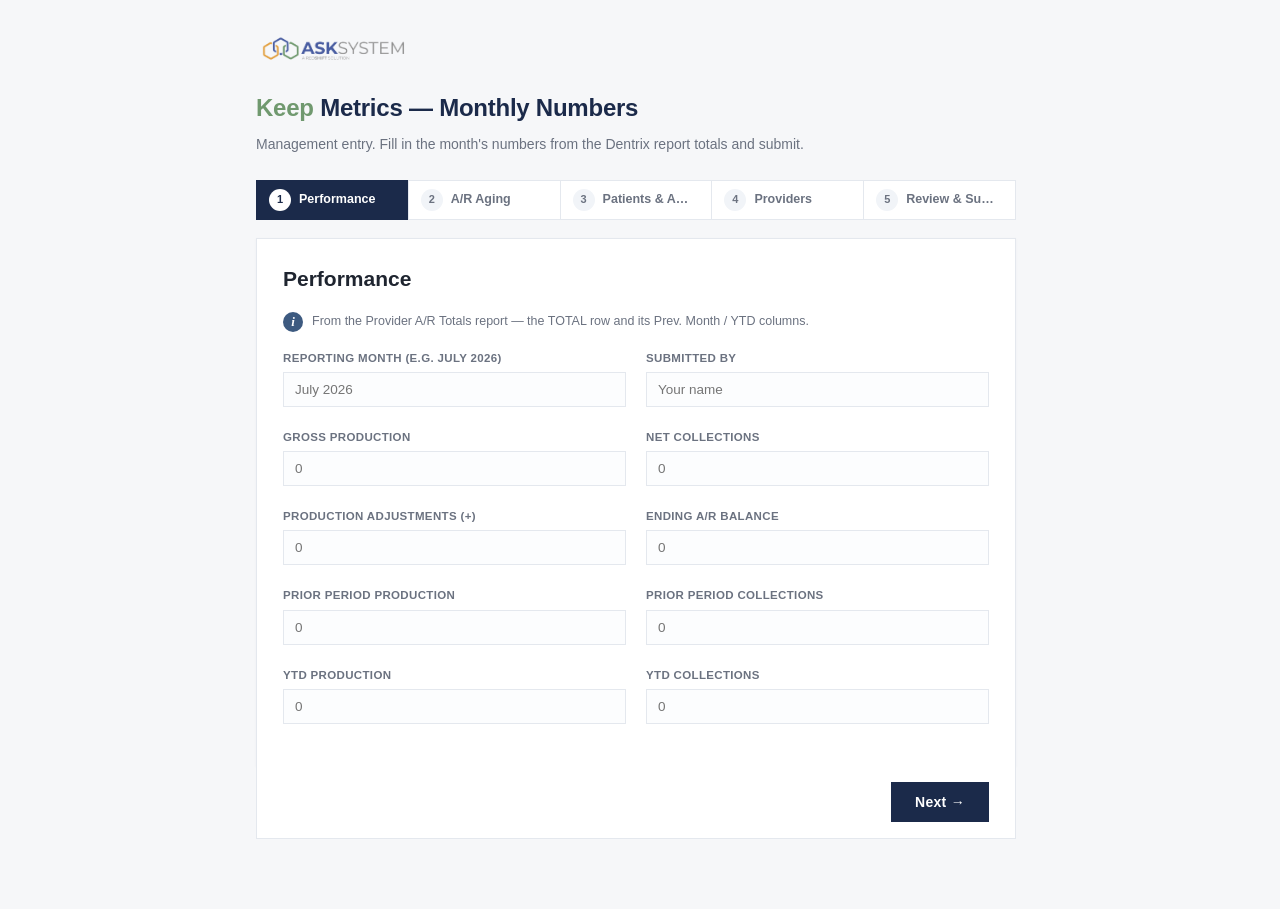
==== enter.html @ cc436ef6 "Public entry links + gated results: split forms out of the dashboard Entry is now a link, not a logi" ====
<!DOCTYPE html>
<html lang="en">
<head>
<meta charset="UTF-8">
<meta name="viewport" content="width=device-width, initial-scale=1">
<meta name="robots" content="noindex, nofollow, noarchive, nosnippet">
<title>Monthly Numbers</title>
<link rel="stylesheet" href="assets/style.css">
</head>
<body>

<div class="public-page">
  <div class="app-brand"><img src="assets/ask-logo-color.png" alt="ASK System"></div>
  <h1 class="public-title"><span class="mark-keep">Keep</span> Metrics — Monthly Numbers</h1>
  <p class="public-sub" id="publicSub">Management entry. Fill in the month's numbers from the Dentrix report totals and submit.</p>
  <div id="entryRoot"></div>
</div>

<div class="modal-overlay" id="infoModal">
  <div class="modal-box">
    <button class="modal-close" id="infoClose" type="button" aria-label="Close">&times;</button>
    <h2>Which Dentrix reports</h2>
    <p class="modal-sub">Run these at month-end; enter the totals-row numbers here.</p>
    <h3>Performance</h3><p>Provider A/R Totals — the TOTAL row, plus its Prev. Month / YTD columns.</p>
    <h3>A/R Aging</h3><p>Aging Report (patient TOTALS row) and Insurance Claim Aging Report (Primary / Secondary claim totals).</p>
    <h3>Patients &amp; Add-Ons</h3><p>New-patient count and production per add-on category (Ortho, Whitening, Implants, etc.).</p>
    <p class="modal-tiny">Attendance/tardiness comes separately from the doctor — not entered here.</p>
  </div>
</div>

<script src="assets/config.js"></script>
<script src="assets/common.js"></script>
<script src="assets/entry-app.js"></script>
</body>
</html>
---- assets/style.css ----
:root{
  --navy:#1B2A4A; --steel:#3D5A80; --light:#F1F4F8; --green:#1E7145;
  --red:#B3261E; --amber:#B8860B; --grey:#6B7280; --ink:#1F2530; --border:#E4E8EE;
  --ask-green:#70996F; --page:#F6F7F9; --card:#FFFFFF;
}
*{box-sizing:border-box;border-radius:0 !important;} /* squared - suite convention */
html,body{margin:0;padding:0;background:var(--page);color:var(--ink);
  font-family:-apple-system,BlinkMacSystemFont,"Segoe UI",Helvetica,Arial,sans-serif;
  -webkit-font-smoothing:antialiased;font-size:14px;line-height:1.5;}

/* ---------------- gate ---------------- */
.gate{min-height:100vh;display:flex;align-items:center;justify-content:center;padding:20px;}
.gate-box{position:relative;background:var(--card);border:1px solid var(--border);
  box-shadow:0 8px 30px rgba(27,42,74,.08);padding:44px 44px 34px;width:360px;text-align:center;}
.gate-box .ask-logo{max-width:210px;width:100%;height:auto;margin-bottom:22px;}
.gate-box .mark{font-size:12px;letter-spacing:.18em;text-transform:uppercase;color:var(--grey);margin-bottom:22px;}
.gate-box .mark .mark-keep{font-weight:700;color:var(--ask-green);letter-spacing:.14em;}
.gate-box input[type=password]{width:100%;padding:12px 14px;font-size:14px;border:1px solid var(--border);
  margin-bottom:12px;background:#FCFDFE;transition:border-color .15s;}
.gate-box input[type=password]:focus{outline:none;border-color:var(--steel);}
.gate-box button{width:100%;padding:12px;background:var(--navy);color:#fff;border:none;font-size:14px;
  font-weight:600;cursor:pointer;letter-spacing:.02em;transition:background .15s;}
.gate-box button:hover{background:#26385e;}
.gate-error{color:var(--red);font-size:12.5px;margin-top:12px;min-height:16px;}
.gate-note{color:var(--grey);font-size:11px;margin-top:22px;line-height:1.5;}

/* info icon (round, deliberate exception to squared rule) */
.info-icon{display:inline-flex;align-items:center;justify-content:center;width:20px;height:20px;
  border-radius:50% !important;background:var(--steel);color:#fff;font-family:Georgia,serif;
  font-style:italic;font-weight:bold;font-size:13px;cursor:pointer;border:none;line-height:1;flex:0 0 auto;}
.info-icon:hover{background:var(--navy);}

/* ---------------- modal ---------------- */
.modal-overlay{display:none;position:fixed;inset:0;background:rgba(27,42,74,.5);
  align-items:center;justify-content:center;z-index:100;padding:20px;}
.modal-overlay.visible{display:flex;}
.modal-box{position:relative;background:var(--card);border:1px solid var(--border);
  box-shadow:0 20px 60px rgba(0,0,0,.25);padding:34px 38px;width:540px;max-width:92vw;max-height:84vh;overflow-y:auto;text-align:left;}
.modal-box h2{color:var(--navy);font-size:19px;margin:0 0 8px;}
.modal-box h3{color:var(--navy);font-size:13px;font-weight:700;margin:20px 0 6px;
  padding-bottom:5px;border-bottom:1px solid var(--border);}
.modal-box p{font-size:13px;line-height:1.55;margin:0 0 6px;color:var(--ink);}
.modal-sub{color:var(--grey) !important;}
.modal-feeds{color:var(--ask-green) !important;font-weight:600;}
.modal-tiny{color:var(--grey) !important;font-size:11.5px !important;margin-top:18px !important;padding-top:14px;border-top:1px solid var(--border);}
.modal-close{position:absolute;top:12px;right:12px;width:28px;height:28px;background:none;border:none;
  color:var(--grey);font-size:20px;cursor:pointer;line-height:1;}
.modal-close:hover{color:var(--navy);}

/* ---------------- app shell ---------------- */
.app{display:none;max-width:1080px;margin:0 auto;padding:30px 26px 70px;}
.app.visible{display:block;}
.app-brand{margin-bottom:20px;}
.app-brand img{height:30px;width:auto;}
.app-header{display:flex;justify-content:space-between;align-items:center;margin-bottom:8px;}
.app-header h1{font-size:24px;font-weight:700;color:var(--navy);margin:0;letter-spacing:-.01em;}
.badge{display:inline-block;font-size:10.5px;font-weight:700;text-transform:uppercase;letter-spacing:.06em;
  padding:4px 10px;color:#fff;}
.badge-admin{background:var(--red);}
.badge-manager{background:var(--amber);}
.badge-team{background:var(--steel);}
.subline{color:var(--grey);font-size:13px;margin:8px 0 24px;}
.logout{background:none;border:1px solid var(--border);color:var(--grey);padding:7px 14px;font-size:12px;
  cursor:pointer;transition:all .15s;}
.logout:hover{border-color:var(--steel);color:var(--navy);}

/* ---------------- KPI tiles (white + colored accent) ---------------- */
.kpis{display:grid;grid-template-columns:repeat(auto-fit,minmax(190px,1fr));gap:14px;margin-bottom:30px;}
.kpi{background:var(--card);border:1px solid var(--border);border-top:3px solid var(--steel);
  padding:18px 20px;box-shadow:0 1px 3px rgba(27,42,74,.04);}
.kpi .lbl{font-size:10.5px;text-transform:uppercase;letter-spacing:.05em;color:var(--grey);font-weight:600;}
.kpi .val{font-size:27px;font-weight:700;color:var(--navy);margin-top:8px;line-height:1.05;letter-spacing:-.02em;}
.kpi .kpi-sub{font-size:11.5px;color:var(--grey);margin-top:6px;}

/* ---------------- sections ---------------- */
.tabcontent > h2, .section h2, .app > h2{font-size:12px;font-weight:700;text-transform:uppercase;
  letter-spacing:.06em;color:var(--navy);margin:30px 0 12px;padding-bottom:8px;
  border-bottom:2px solid var(--border);}
.tabcontent > h2:first-child{margin-top:6px;}
.sub-label{font-size:12.5px;font-weight:600;color:var(--navy);margin:16px 0 8px;}
.inline-stat{font-size:14px;margin:0 0 14px;color:var(--ink);}
.inline-stat b{font-size:20px;color:var(--navy);font-weight:700;}
.muted{color:var(--grey);font-size:12px;line-height:1.55;margin:8px 0;}
.callout{background:#FBF6E9;border-left:3px solid var(--amber);padding:11px 14px;font-size:12.5px;
  color:#5a4a1e;margin:12px 0;line-height:1.55;}

/* ---------------- tables (clean, borderless) ---------------- */
table{width:100%;border-collapse:collapse;font-size:13px;margin-bottom:12px;background:var(--card);
  border:1px solid var(--border);}
th{background:#FAFBFC;color:var(--grey);text-align:left;padding:10px 14px;font-size:10.5px;
  font-weight:700;text-transform:uppercase;letter-spacing:.04em;border-bottom:1px solid var(--border);}
td{padding:11px 14px;border-bottom:1px solid #F0F2F5;color:var(--ink);}
tbody tr:last-child td{border-bottom:none;}
tbody tr:hover td{background:#FAFBFC;}
.num{text-align:right;font-variant-numeric:tabular-nums;}

.chart-box{background:var(--card);border:1px solid var(--border);padding:18px;margin-bottom:12px;}
.chart-box canvas{max-height:240px;}

/* ---------------- rate chips ---------------- */
.chip{display:inline-block;padding:3px 10px;font-size:11.5px;font-weight:700;color:#fff;white-space:nowrap;}
.chip .chip-sub{font-weight:400;opacity:.9;font-size:10.5px;}
.rate-good{background:var(--green);}
.rate-ok{background:var(--amber);}
.rate-bad{background:var(--red);}
.rate-na{background:var(--grey);}

/* ---------------- tabs (underline style) ---------------- */
.tabbar{display:flex;gap:4px;border-bottom:1px solid var(--border);margin-bottom:22px;flex-wrap:wrap;}
.tabbtn{background:none;border:none;border-bottom:2px solid transparent;padding:11px 16px;font-size:13.5px;
  font-weight:600;color:var(--grey);cursor:pointer;margin-bottom:-1px;transition:color .15s,border-color .15s;}
.tabbtn:hover{color:var(--navy);}
.tabbtn.active{color:var(--navy);border-bottom-color:var(--navy);}

/* ---------------- goal bars ---------------- */
.goalbar{margin-bottom:18px;}
.goalbar-label{font-size:13px;margin-bottom:6px;font-weight:600;display:flex;justify-content:space-between;gap:10px;}
.goalbar-fig{color:var(--grey);font-weight:400;}
.goalbar-track{background:#EDF0F4;height:24px;width:100%;overflow:hidden;}
.goalbar-fill{height:100%;transition:width .4s ease;}

/* ---------------- entry / settings forms ---------------- */
.entry-form{background:var(--card);border:1px solid var(--border);padding:24px 26px;max-width:760px;
  box-shadow:0 1px 3px rgba(27,42,74,.04);}
.entry-form > h2:first-child{margin-top:0;}
.intro-row{display:flex;align-items:flex-start;gap:10px;margin-bottom:14px;}
.field-grid{display:grid;grid-template-columns:1fr 1fr;gap:10px 20px;margin-bottom:6px;}
@media (max-width:640px){.field-grid{grid-template-columns:1fr;}}
.field-row{display:flex;flex-direction:column;gap:5px;margin-bottom:12px;}
.field-row.horiz{flex-direction:row;align-items:center;gap:10px;}
.field-row label{font-size:11.5px;font-weight:600;color:var(--grey);text-transform:uppercase;letter-spacing:.03em;}
.field-row input{padding:9px 11px;font-size:13.5px;border:1px solid var(--border);background:#FCFDFE;
  width:100%;transition:border-color .15s;font-variant-numeric:tabular-nums;}
.field-row input:focus{outline:none;border-color:var(--steel);}
.provider-row{display:flex;flex-direction:row;gap:8px;align-items:center;}
.provider-row input{flex:1;min-width:0;}
.primary-btn{background:var(--navy);color:#fff;border:none;padding:12px 24px;font-size:14px;font-weight:600;
  cursor:pointer;margin-top:18px;letter-spacing:.02em;transition:background .15s;}
.primary-btn:hover{background:#26385e;}
.ghost-btn{background:none;border:1px solid var(--border);color:var(--steel);padding:8px 14px;font-size:12px;
  cursor:pointer;transition:all .15s;}
.ghost-btn:hover{border-color:var(--steel);background:#FAFBFC;}
.add-btn{background:var(--light);border:1px dashed var(--steel);color:var(--steel);padding:8px 14px;
  font-size:12.5px;cursor:pointer;margin:6px 0 18px;}
.add-btn:hover{background:#E8EDF4;}
.rm-btn{background:none;border:none;color:var(--red);font-size:18px;cursor:pointer;padding:0 8px;line-height:1;flex:0 0 auto;}
.save-status{font-size:13px;margin-top:14px;min-height:18px;}

/* upload dropzone */
.dropzone{border:2px dashed var(--border);background:#FAFBFC;padding:26px;text-align:center;
  cursor:pointer;transition:all .15s;margin-bottom:14px;}
.dropzone:hover{border-color:var(--steel);background:#F4F7FB;}
.dropzone .dz-title{font-size:14px;font-weight:600;color:var(--navy);margin-bottom:4px;}
.dropzone .dz-sub{font-size:12px;color:var(--grey);}

.section{margin-bottom:8px;}

/* ---------------- public entry / feedback pages ---------------- */
.public-page{max-width:820px;margin:0 auto;padding:34px 26px 70px;}
.public-title{font-size:24px;font-weight:700;color:var(--navy);margin:6px 0 8px;letter-spacing:-.01em;}
.public-title .mark-keep{color:var(--ask-green);}
.public-sub{color:var(--grey);font-size:14px;line-height:1.55;margin:0 0 24px;max-width:640px;}
.public-form{max-width:640px;}
.public-form textarea{padding:9px 11px;font-size:13.5px;border:1px solid var(--border);background:#FCFDFE;width:100%;font-family:inherit;resize:vertical;}
.public-form textarea:focus{outline:none;border-color:var(--steel);}
.public-form select{padding:9px 11px;font-size:13.5px;border:1px solid var(--border);background:#FCFDFE;width:100%;}
.public-form select:focus{outline:none;border-color:var(--steel);}
.rating{display:flex;gap:8px;}
.rating-dot{width:40px;height:40px;border:1px solid var(--border);background:#FCFDFE;color:var(--grey);font-size:15px;font-weight:700;cursor:pointer;transition:all .12s;}
.rating-dot:hover{border-color:var(--steel);}
.rating-dot.on{background:var(--ask-green);border-color:var(--ask-green);color:#fff;}
.rating-scale{font-size:11px;color:var(--grey);margin-top:4px;}
.done-card{background:var(--card);border:1px solid var(--border);box-shadow:0 1px 3px rgba(27,42,74,.05);padding:44px;text-align:center;max-width:520px;}
.done-check{width:56px;height:56px;border-radius:50% !important;background:var(--green);color:#fff;font-size:28px;
  display:flex;align-items:center;justify-content:center;margin:0 auto 18px;}
.done-card h2{font-size:20px;color:var(--navy);margin:0 0 10px;border:none;padding:0;text-transform:none;letter-spacing:0;}
.done-card p{color:var(--grey);font-size:13.5px;line-height:1.6;margin:0;}
.entry-links{font-size:12px;color:var(--grey);margin:0 0 20px;}
.entry-links a{color:var(--steel);text-decoration:none;border-bottom:1px solid var(--border);}
.entry-links a:hover{color:var(--navy);}

/* ---------------- entry wizard ---------------- */
.wizard{max-width:760px;}
.wiz-steps{display:flex;gap:0;margin-bottom:18px;flex-wrap:wrap;}
.wiz-step{display:flex;align-items:center;gap:8px;padding:8px 16px 8px 12px;font-size:12.5px;
  color:var(--grey);background:var(--card);border:1px solid var(--border);border-right:none;flex:1;min-width:0;
  cursor:default;position:relative;}
.wiz-step:last-child{border-right:1px solid var(--border);}
.wiz-step.done,.wiz-step.active{cursor:pointer;}
.wiz-step.active{background:var(--navy);border-color:var(--navy);color:#fff;}
.wiz-step.done{color:var(--navy);}
.wiz-num{display:inline-flex;align-items:center;justify-content:center;width:22px;height:22px;flex:0 0 auto;
  border-radius:50% !important;background:var(--light);color:var(--grey);font-size:11px;font-weight:700;}
.wiz-step.active .wiz-num{background:#fff;color:var(--navy);}
.wiz-step.done .wiz-num{background:var(--green);color:#fff;}
.wiz-title{font-weight:600;white-space:nowrap;overflow:hidden;text-overflow:ellipsis;}
@media (max-width:640px){.wiz-title{display:none;}.wiz-step{flex:0 0 auto;}}

.wiz-body{margin-bottom:0;border-bottom:none;}
.wiz-body h2{margin-top:0 !important;}
.wiz-hint{display:flex;align-items:center;gap:9px;font-size:12.5px;color:var(--grey);margin:0 0 18px;line-height:1.5;}
.wiz-nav{display:flex;justify-content:space-between;align-items:center;
  background:var(--card);border:1px solid var(--border);border-top:none;padding:16px 26px;}
.wiz-nav .primary-btn,.wiz-nav .ghost-btn{margin:0;}

.provider-head{display:flex;gap:8px;margin-bottom:6px;padding-right:34px;}
.provider-head span{flex:1;min-width:0;font-size:10.5px;font-weight:700;text-transform:uppercase;
  letter-spacing:.03em;color:var(--grey);}
.provider-head span:last-child{flex:0 0 22px;}

.review-grid{display:grid;grid-template-columns:repeat(3,1fr);gap:1px;background:var(--border);
  border:1px solid var(--border);margin-bottom:20px;}
@media (max-width:640px){.review-grid{grid-template-columns:repeat(2,1fr);}}
.review-cell{background:var(--card);padding:16px 18px;}
.rc-label{font-size:10.5px;text-transform:uppercase;letter-spacing:.04em;color:var(--grey);font-weight:600;}
.rc-val{font-size:22px;font-weight:700;color:var(--navy);margin-top:6px;letter-spacing:-.01em;}
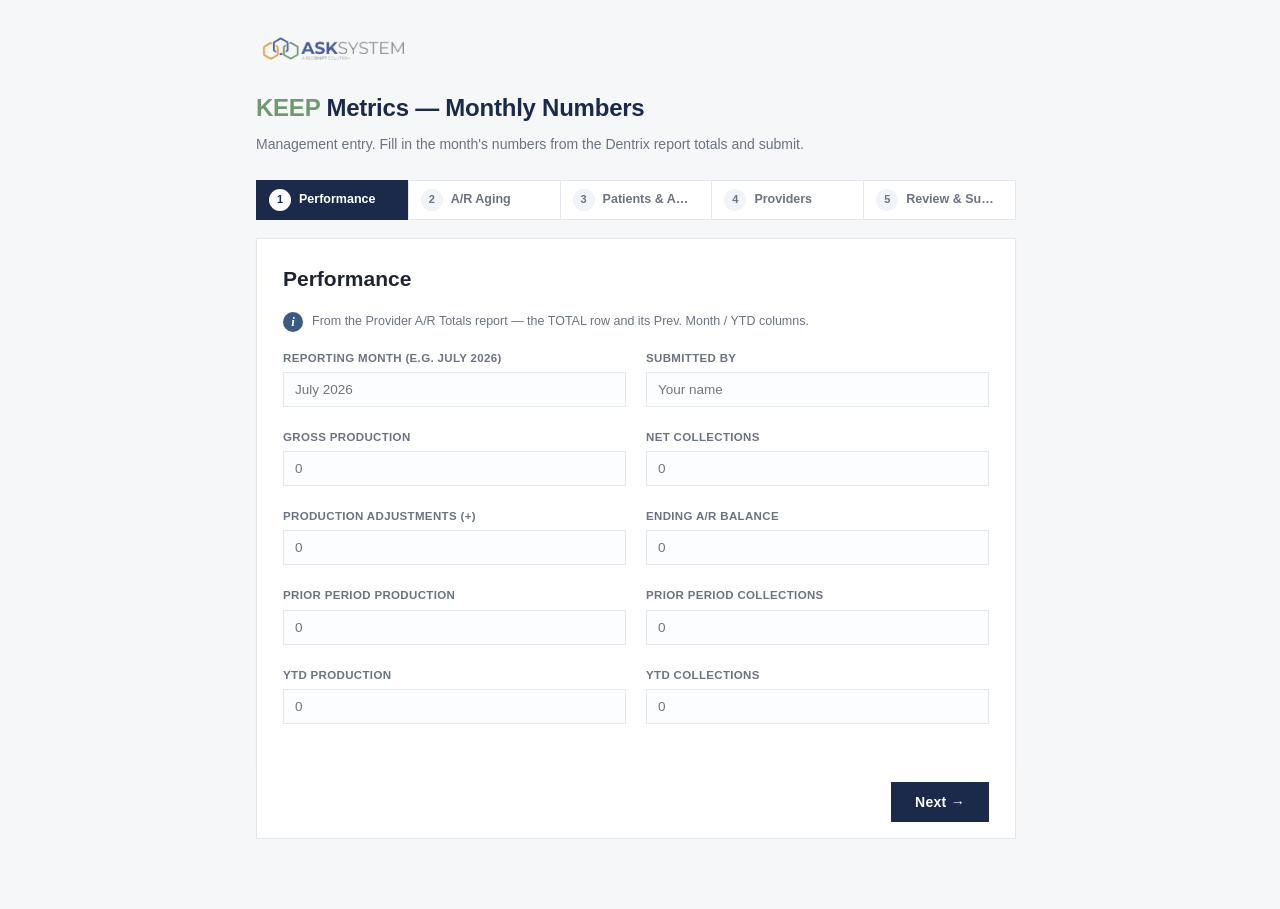
==== commit d4b3d87f: "Capitalize KEEP in the public form wordmarks KEEP Metrics — Monthly Numbers / KEEP Metrics — Team Ch" ====
--- a/enter.html
+++ b/enter.html
@@ -11,7 +11,7 @@
 
 <div class="public-page">
   <div class="app-brand"><img src="assets/ask-logo-color.png" alt="ASK System"></div>
-  <h1 class="public-title"><span class="mark-keep">Keep</span> Metrics — Monthly Numbers</h1>
+  <h1 class="public-title"><span class="mark-keep">KEEP</span> Metrics — Monthly Numbers</h1>
   <p class="public-sub" id="publicSub">Management entry. Fill in the month's numbers from the Dentrix report totals and submit.</p>
   <div id="entryRoot"></div>
 </div>
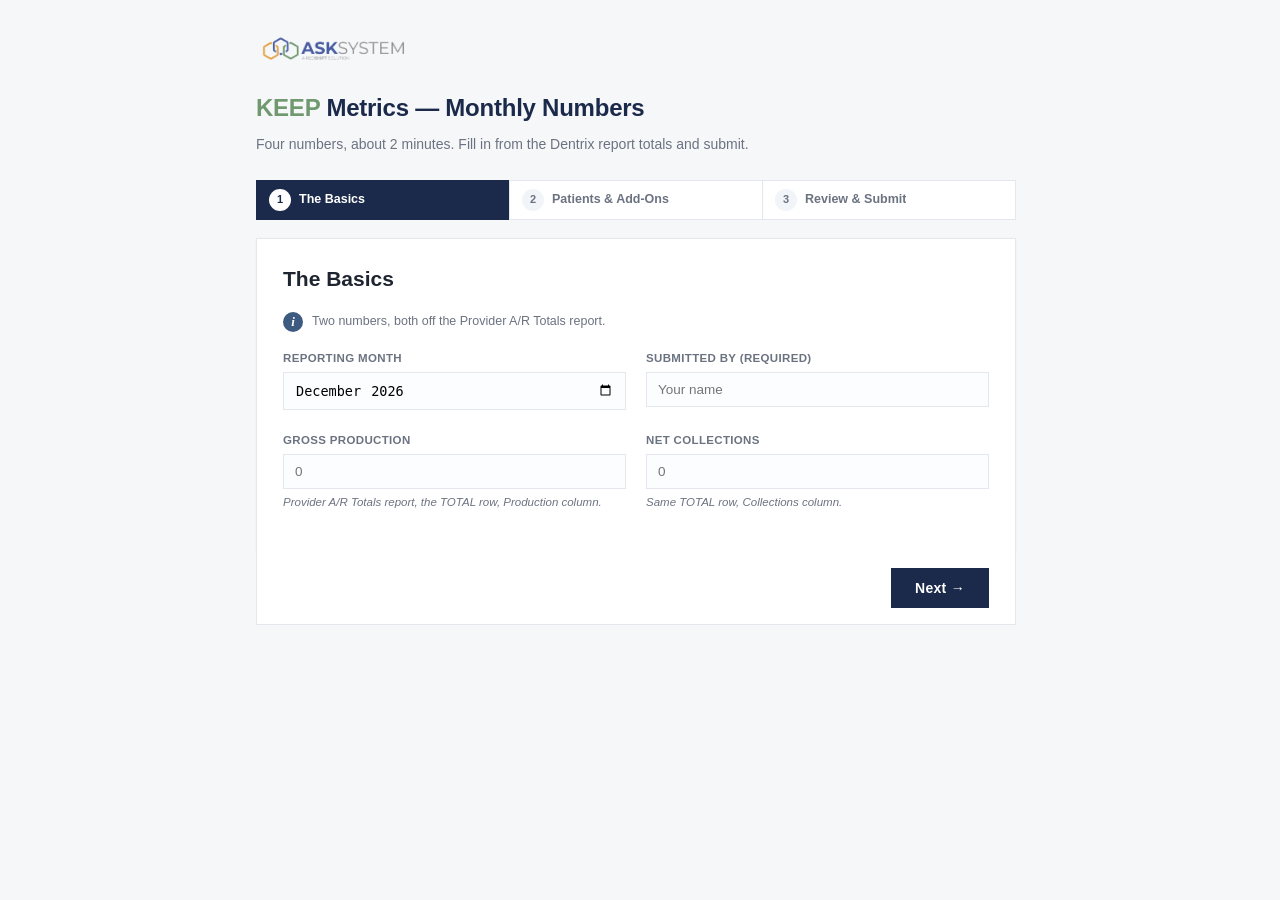
==== commit 78c0fb54: "Simplify enter.html to presentation-level KPIs only Cuts the wizard from 5 steps (Performance/A-R Ag" ====
--- a/enter.html
+++ b/enter.html
@@ -12,7 +12,7 @@
 <div class="public-page">
   <div class="app-brand"><img src="assets/ask-logo-color.png" alt="ASK System"></div>
   <h1 class="public-title"><span class="mark-keep">KEEP</span> Metrics — Monthly Numbers</h1>
-  <p class="public-sub" id="publicSub">Management entry. Fill in the month's numbers from the Dentrix report totals and submit.</p>
+  <p class="public-sub" id="publicSub">Four numbers, about 2 minutes. Fill in from the Dentrix report totals and submit.</p>
   <div id="entryRoot"></div>
 </div>
 
@@ -20,11 +20,10 @@
   <div class="modal-box">
     <button class="modal-close" id="infoClose" type="button" aria-label="Close">&times;</button>
     <h2>Which Dentrix reports</h2>
-    <p class="modal-sub">Run these at month-end; enter the totals-row numbers here.</p>
-    <h3>Performance</h3><p>Provider A/R Totals — the TOTAL row, plus its Prev. Month / YTD columns.</p>
-    <h3>A/R Aging</h3><p>Aging Report (patient TOTALS row) and Insurance Claim Aging Report (Primary / Secondary claim totals).</p>
-    <h3>Patients &amp; Add-Ons</h3><p>New-patient count and production per add-on category (Ortho, Whitening, Implants, etc.).</p>
-    <p class="modal-tiny">Attendance/tardiness comes separately from the doctor — not entered here.</p>
+    <p class="modal-sub">Just one report, plus two easy lookups. Enter the totals-row numbers here.</p>
+    <h3>The Basics</h3><p>Provider A/R Totals report &mdash; the TOTAL row only. Production and Collections.</p>
+    <h3>Patients &amp; Add-Ons</h3><p>New-patient count (Dentrix's New Patient report or dashboard) and production per add-on category (Ortho, Whitening, Implants, etc.), if you track those separately. Skip add-ons if you don't.</p>
+    <p class="modal-tiny">Attendance/tardiness comes separately from the doctor, and detailed aging/insurance reports still come to us as attachments &mdash; neither is entered here.</p>
   </div>
 </div>
 
--- a/assets/style.css
+++ b/assets/style.css
@@ -131,6 +131,7 @@
 .field-row label{font-size:11.5px;font-weight:600;color:var(--grey);text-transform:uppercase;letter-spacing:.03em;}
 .field-row input{padding:9px 11px;font-size:13.5px;border:1px solid var(--border);background:#FCFDFE;
   width:100%;transition:border-color .15s;font-variant-numeric:tabular-nums;}
+.field-hint{font-size:11.5px;color:var(--grey);line-height:1.4;font-style:italic;}
 .field-row input:focus{outline:none;border-color:var(--steel);}
 .provider-row{display:flex;flex-direction:row;gap:8px;align-items:center;}
 .provider-row input{flex:1;min-width:0;}
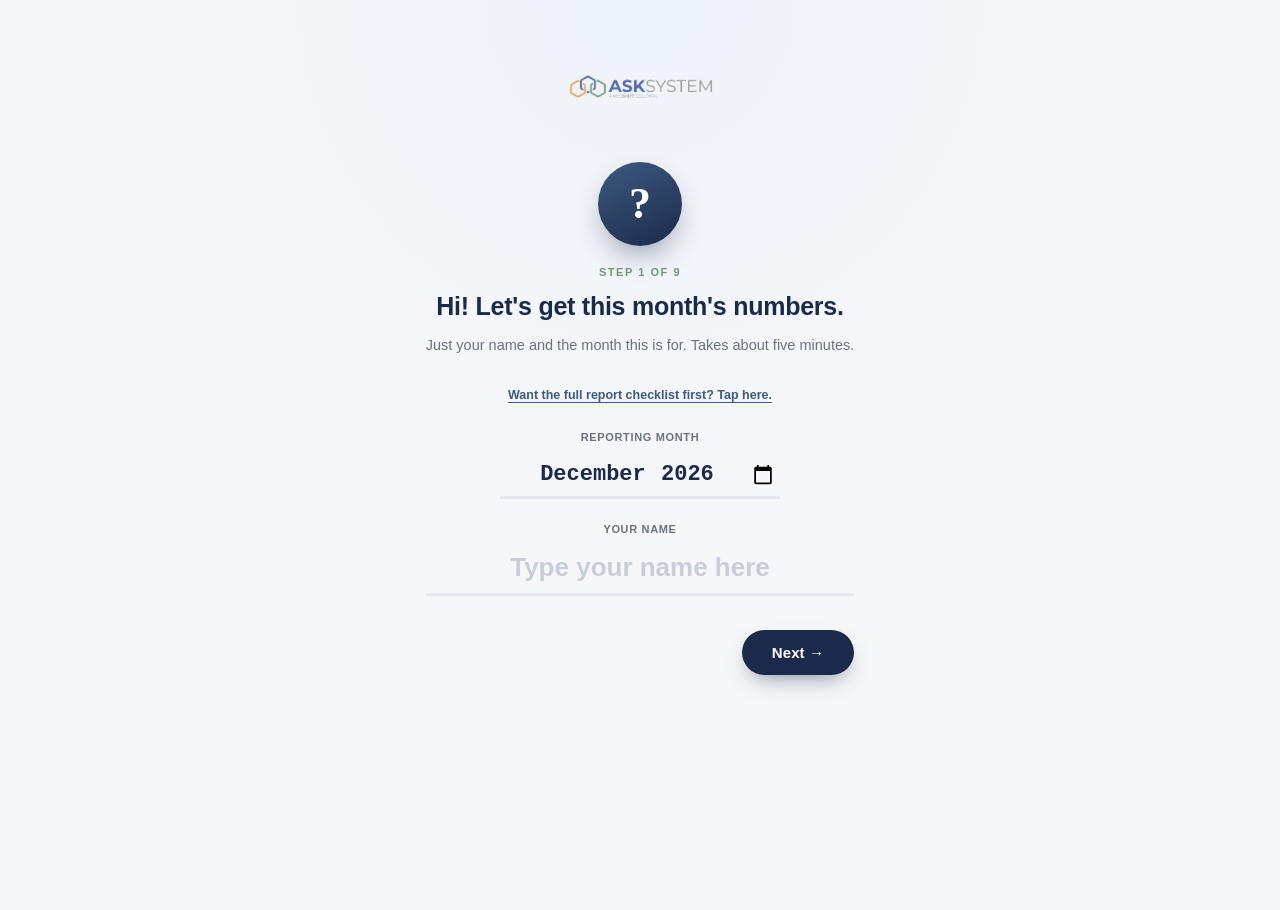
==== commit 58d4d8aa: "Redesign entry.html as a playful one-question quiz, add doctor/hygiene/ treatment-acceptance capture" ====
--- a/enter.html
+++ b/enter.html
@@ -7,12 +7,10 @@
 <title>Monthly Numbers</title>
 <link rel="stylesheet" href="assets/style.css">
 </head>
-<body>
+<body class="quiz-body">
 
-<div class="public-page">
+<div class="public-page quiz-page">
   <div class="app-brand"><img src="assets/ask-logo-color.png" alt="ASK System"></div>
-  <h1 class="public-title"><span class="mark-keep">KEEP</span> Metrics — Monthly Numbers</h1>
-  <p class="public-sub" id="publicSub">Four numbers, about 2 minutes. Fill in from the Dentrix report totals and submit.</p>
   <div id="entryRoot"></div>
 </div>
 
@@ -20,10 +18,12 @@
   <div class="modal-box">
     <button class="modal-close" id="infoClose" type="button" aria-label="Close">&times;</button>
     <h2>Which Dentrix reports</h2>
-    <p class="modal-sub">Just one report, plus two easy lookups. Enter the totals-row numbers here.</p>
-    <h3>The Basics</h3><p>Provider A/R Totals report &mdash; the TOTAL row only. Production and Collections.</p>
+    <p class="modal-sub">Mostly one report, plus a couple of easy lookups. Enter the totals-row numbers here.</p>
+    <h3>Production, Collections &amp; Doctor Collections</h3><p>Provider A/R Totals report. Use the TOTAL row for practice-wide Production and Collections; use each doctor's own row, Collections column, for the by-doctor numbers.</p>
+    <h3>Hygiene Collections</h3><p>Same report: add up the hygienists' rows, Collections column (or use Dentrix's own hygiene total if it has one).</p>
+    <h3>Treatment Plan Acceptance</h3><p>Dentrix's Treatment Plan or Case Acceptance report, as a percent.</p>
     <h3>Patients &amp; Add-Ons</h3><p>New-patient count (Dentrix's New Patient report or dashboard) and production per add-on category (Ortho, Whitening, Implants, etc.), if you track those separately. Skip add-ons if you don't.</p>
-    <p class="modal-tiny">Attendance/tardiness comes separately from the doctor, and detailed aging/insurance reports still come to us as attachments &mdash; neither is entered here.</p>
+    <p class="modal-tiny">Attendance/tardiness comes separately from the doctor, and detailed aging/insurance reports still come to us as attachments. Neither is entered here.</p>
   </div>
 </div>
 
--- a/assets/style.css
+++ b/assets/style.css
@@ -215,3 +215,125 @@
 .review-cell{background:var(--card);padding:16px 18px;}
 .rc-label{font-size:10.5px;text-transform:uppercase;letter-spacing:.04em;color:var(--grey);font-weight:600;}
 .rc-val{font-size:22px;font-weight:700;color:var(--navy);margin-top:6px;letter-spacing:-.01em;}
+
+/* ---------------- quiz mode (enter.html) — playful, floating, no chrome ---------------- */
+body.quiz-body{
+  background:radial-gradient(circle at 50% 0%, #EEF3FA 0%, #F6F7F9 45%, #F6F7F9 100%);
+  min-height:100vh;
+}
+.quiz-page{max-width:600px;margin:0 auto;padding:8vh 24px 12vh;min-height:100vh;
+  display:flex;flex-direction:column;align-items:center;}
+.quiz-page .app-brand{margin-bottom:6vh;opacity:.9;}
+.quiz-card{width:100%;max-width:520px;text-align:center;animation:quiz-pop .35s cubic-bezier(.2,.9,.3,1.2);}
+@keyframes quiz-pop{from{opacity:0;transform:translateY(14px) scale(.98);}to{opacity:1;transform:none;}}
+.quiz-qmark{width:84px;height:84px;border-radius:50% !important;margin:0 auto 18px;
+  background:linear-gradient(155deg,var(--steel),var(--navy));color:#fff;font-family:Georgia,serif;
+  font-weight:800;font-size:44px;display:flex;align-items:center;justify-content:center;
+  box-shadow:0 14px 30px -8px rgba(27,42,74,.45);}
+.quiz-progress{font-size:11px;font-weight:700;letter-spacing:.14em;text-transform:uppercase;
+  color:var(--ask-green);margin-bottom:10px;}
+.quiz-title{font-size:25px;font-weight:800;color:var(--navy);margin:0 0 12px;line-height:1.25;
+  letter-spacing:-.01em;}
+.quiz-hint{font-size:14.5px;color:var(--grey);line-height:1.6;max-width:440px;margin:0 auto 30px;}
+.quiz-body{margin-bottom:10px;}
+.quiz-mini-label{font-size:11px;font-weight:700;text-transform:uppercase;letter-spacing:.06em;
+  color:var(--grey);margin-bottom:8px;text-align:center;}
+.quiz-help-link{display:block;margin:0 auto 26px;background:none;border:none;color:var(--steel);
+  font-size:12.5px;font-weight:600;cursor:pointer;text-decoration:underline;text-underline-offset:3px;}
+.quiz-help-link:hover{color:var(--navy);}
+.quiz-input-wrap{display:flex;align-items:center;justify-content:center;gap:4px;}
+.quiz-input-prefix{font-size:32px;font-weight:700;color:var(--navy);}
+.quiz-input{width:100%;max-width:320px;border:none;border-bottom:3px solid var(--border);
+  background:transparent;text-align:center;font-size:38px;font-weight:800;color:var(--navy);
+  padding:6px 4px 10px;font-variant-numeric:tabular-nums;transition:border-color .15s;}
+.quiz-input::placeholder{color:#C7CEDA;}
+.quiz-input:focus{outline:none;border-bottom-color:var(--ask-green);}
+.quiz-input-money{max-width:280px;}
+.quiz-input-suffix{font-size:32px;font-weight:700;color:var(--navy);}
+.quiz-input-text{font-size:26px;max-width:100%;}
+.quiz-month-wrap{display:flex;justify-content:center;}
+.quiz-month-wrap .field-row{margin:0;width:100%;max-width:280px;}
+.quiz-month-wrap .field-row label{display:none;}
+.quiz-month-wrap .field-row input{border:none;border-bottom:3px solid var(--border);background:transparent;
+  text-align:center;font-size:22px;font-weight:700;color:var(--navy);padding:8px 4px;border-radius:0 !important;}
+.quiz-month-wrap .field-row input:focus{outline:none;border-bottom-color:var(--ask-green);}
+
+.quiz-nav{display:flex;justify-content:space-between;align-items:center;margin-top:34px;gap:12px;}
+.quiz-nav-right{display:flex;align-items:center;gap:16px;margin-left:auto;}
+.quiz-back{background:none;border:none;color:var(--grey);font-size:13.5px;font-weight:600;cursor:pointer;
+  padding:10px 4px;}
+.quiz-back:hover{color:var(--navy);}
+.quiz-skip{background:none;border:none;color:var(--grey);font-size:13px;font-weight:600;cursor:pointer;
+  text-decoration:underline;text-underline-offset:3px;padding:10px 4px;}
+.quiz-skip:hover{color:var(--navy);}
+.quiz-next{background:var(--navy);color:#fff;border:none;padding:14px 30px;font-size:15px;font-weight:700;
+  cursor:pointer;border-radius:999px !important;letter-spacing:.01em;transition:transform .12s,background .15s;
+  box-shadow:0 10px 22px -8px rgba(27,42,74,.5);}
+.quiz-next:hover{background:#26385e;transform:translateY(-1px);}
+.quiz-submit{background:var(--ask-green);box-shadow:0 10px 22px -8px rgba(112,153,111,.6);}
+.quiz-submit:hover{background:#5c8459;}
+.quiz-status{color:var(--red);font-size:13px;margin-top:14px;min-height:16px;}
+
+.quiz-addon-list{display:flex;flex-direction:column;gap:10px;margin-bottom:14px;}
+.quiz-addon-row{display:flex;gap:10px;align-items:center;}
+.quiz-addon-name{flex:1;min-width:0;border:none;border-bottom:2px solid var(--border);background:transparent;
+  font-size:15px;color:var(--ink);padding:8px 4px;}
+.quiz-addon-name:focus{outline:none;border-bottom-color:var(--ask-green);}
+.quiz-addon-amt-wrap{display:flex;align-items:center;gap:2px;flex:0 0 110px;}
+.quiz-addon-prefix{font-size:15px;color:var(--grey);}
+.quiz-addon-amt{width:100%;border:none;border-bottom:2px solid var(--border);background:transparent;
+  font-size:15px;color:var(--ink);padding:8px 4px;font-variant-numeric:tabular-nums;}
+.quiz-addon-amt:focus{outline:none;border-bottom-color:var(--ask-green);}
+.quiz-rm{background:none;border:none;color:var(--red);font-size:18px;cursor:pointer;padding:0 4px;
+  line-height:1;flex:0 0 auto;opacity:.6;}
+.quiz-rm:hover{opacity:1;}
+.quiz-add-more{background:none;border:none;color:var(--steel);font-size:13px;font-weight:600;cursor:pointer;
+  padding:6px 0;text-decoration:underline;text-underline-offset:3px;}
+.quiz-add-more:hover{color:var(--navy);}
+
+.quiz-review-grid{display:grid;grid-template-columns:repeat(2,1fr);gap:12px;margin:6px 0 8px;text-align:left;}
+@media (max-width:480px){.quiz-review-grid{grid-template-columns:1fr;}}
+.quiz-review-cell{background:#fff;padding:16px 18px;box-shadow:0 4px 16px -6px rgba(27,42,74,.12);}
+.quiz-review-label{font-size:10.5px;text-transform:uppercase;letter-spacing:.05em;color:var(--grey);font-weight:700;}
+.quiz-review-val{font-size:21px;font-weight:800;color:var(--navy);margin-top:5px;letter-spacing:-.01em;}
+
+.quiz-done-face{font-size:88px;line-height:1;margin-bottom:10px;animation:quiz-bounce .6s ease-out;}
+@keyframes quiz-bounce{0%{transform:scale(.3);opacity:0;}55%{transform:scale(1.15);opacity:1;}
+  75%{transform:scale(.95);}100%{transform:scale(1);}}
+
+.quiz-flash{position:fixed;left:50%;bottom:34px;transform:translateX(-50%);background:var(--navy);color:#fff;
+  padding:12px 22px;font-size:13.5px;font-weight:600;box-shadow:0 12px 30px rgba(0,0,0,.25);z-index:200;
+  animation:quiz-pop .2s ease-out;border-radius:999px !important;}
+
+.confetti-layer{position:fixed;inset:0;pointer-events:none;overflow:hidden;z-index:150;}
+.confetti-piece{position:absolute;top:-5%;border-radius:2px !important;
+  animation-name:confetti-fall;animation-timing-function:cubic-bezier(.35,0,.65,1);animation-fill-mode:forwards;}
+@keyframes confetti-fall{
+  0%{transform:translate(0,0) rotate(0deg);opacity:1;}
+  100%{transform:translate(var(--drift),115vh) rotate(var(--rot));opacity:.85;}
+}
+
+/* ---------------- this month's report (shown right after submit) ---------------- */
+.quiz-report{max-width:640px;text-align:center;}
+.report-header{margin:4px 0 18px;}
+.report-email-btn{display:inline-block;text-decoration:none;margin-bottom:26px;}
+.report-period{font-size:15px;font-weight:800;color:var(--ask-green);letter-spacing:.02em;}
+.report-sub{font-size:12.5px;color:var(--grey);margin-top:2px;}
+.report-grid{display:grid;grid-template-columns:repeat(2,1fr);gap:12px;margin:0 0 24px;text-align:left;}
+@media (max-width:480px){.report-grid{grid-template-columns:1fr;}}
+.report-tile{background:#fff;padding:16px 18px;box-shadow:0 4px 16px -6px rgba(27,42,74,.12);}
+.report-tile-label{font-size:10.5px;text-transform:uppercase;letter-spacing:.05em;color:var(--grey);font-weight:700;}
+.report-tile-val{font-size:22px;font-weight:800;color:var(--navy);margin-top:5px;letter-spacing:-.01em;}
+.report-tile-delta{font-size:11.5px;font-weight:700;margin-top:6px;}
+.report-up{color:var(--green);}
+.report-down{color:var(--red);}
+.report-flat{color:var(--grey);}
+.report-subhead{font-size:12px;font-weight:700;text-transform:uppercase;letter-spacing:.05em;
+  color:var(--navy);text-align:left;margin:6px 0 10px;}
+.report-provider-list{display:flex;flex-direction:column;gap:1px;background:var(--border);
+  border:1px solid var(--border);margin-bottom:20px;}
+.report-provider-row{display:flex;justify-content:space-between;background:#fff;padding:11px 16px;
+  font-size:13.5px;color:var(--ink);}
+.report-provider-amt{font-weight:700;color:var(--navy);font-variant-numeric:tabular-nums;}
+.report-note{font-size:12.5px;color:var(--ask-green);font-weight:600;margin-bottom:10px;}
+.report-fineprint{max-width:520px;font-size:12px;}
